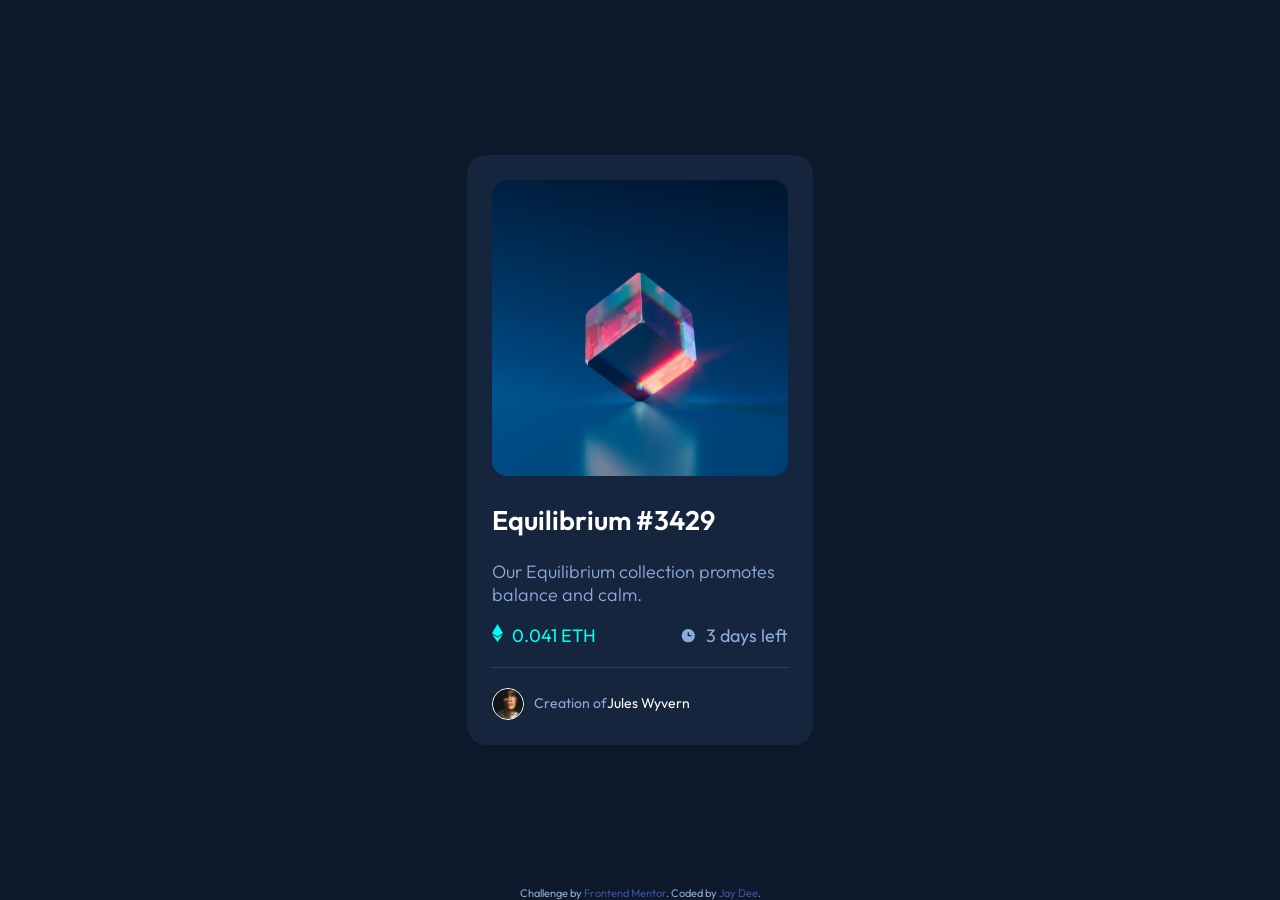
==== index.html @ f02756af "Update index.html" ====
<!DOCTYPE html>
<html lang="en">
   <head>
      <meta charset="UTF-8">
      <meta name="viewport" content="width=device-width, initial-scale=1.0">
      <!-- displays site properly based on user's device -->
      <link rel="icon" type="image/png" sizes="32x32" href="images/favicon-32x32.png">
      <title>Frontend Mentor | NFT preview card component</title>
      <link rel="stylesheet" type="text/css" href="css/style.css">
      <link rel="preconnect" href="https://fonts.googleapis.com">
      <link rel="preconnect" href="https://fonts.gstatic.com" crossorigin>
      <link href="https://fonts.googleapis.com/css2?family=Outfit:wght@300;400;600&display=swap" rel="stylesheet">
   </head>
   <body>
      <div id="container">
         <div id="card">
            <div class="card-info">
               <div class="box-img">
                  <img src="images/image-equilibrium.jpg" alt="Equilibrium"/>
                  <a href="#">
                     <div class="overlay">
                        <img src="images/icon-view.svg" alt="Quick-View"/>
                     </div>
                  </a>
               </div>
               <div class="content">
                  <a href="#">
                     <h2>Equilibrium #3429</h2>
                  </a>
                  <p>Our Equilibrium collection promotes balance and calm.</p>
                  <div class="info">
                     <div class="price">0.041 ETH</div>
                     <div class="time">3 days left</div>
                  </div>
                  <div class="avatar">
                     <img src="images/image-avatar.png" alt=""/>Creation of <a href="#">Jules Wyvern</a>
                  </div>
               </div>
            </div>
         </div>
         <div class="attribution">
            Challenge by <a href="https://www.frontendmentor.io?ref=challenge" target="_blank">Frontend Mentor</a>. 
            Coded by <a href="https://www.frontendmentor.io/profile/JayDeeZzz">Jay Dee</a>.
         </div>
      </div>
   </body>
</html>
---- css/style.css ----
html, body {
     height: 100%;
}
 body{
     margin: 0;
     font-size: 18px;
     background: hsl(217, 54%, 11%);
     color:hsl(215, 51%, 70%);
     font-family: "Outfit", sans-serif;
}
 h2{
     font-size: 1.5em;
     font-weight: 600;
}
 p{
    font-weight: 300;
}
 img{
     height: auto;
     width: 100%;
}
 #container{
     display: flex;
     justify-content: center;
     align-items: center;
     height: 100%;
}
 .box-img img{
    border-radius: 15px;
}
 a{
    text-decoration: none;
     color: #fff;
}
 a:hover{
    color:hsl(178, 100%, 50%);
}
 #card{
     width: 19.2em;
     background: hsl(216, 50%, 16%);
     border-radius: 20px;
     display: flex;
     margin: 0 auto;
}
 .card-info{
    padding:25px;
}
 .box-img{
    position: relative;
}
 .overlay{
     display: flex;
     position: absolute;
     width: 100%;
     height: 99%;
     top:0;
     opacity: 0;
     transition: .5s ease;
     background-color: #008CBA;
     border-radius: 15px;
     align-items: center;
     justify-content: center;
}
 .overlay img{
    width: 50px!important;
     height: 50px;
}
 .box-img:hover .overlay{
     opacity: 0.6;
}
 .info{
    display: flex;
}
 .price, .time{
    width: 50%;
     border-bottom: 0.01rem solid hsl(215, 32%, 27%);
     margin-bottom: 20px;
     padding-bottom: 20px;
}
 .price{
     background: url(../images/icon-ethereum.svg) no-repeat;
     padding-left: 20px;
     color:hsl(178, 100%, 50%);
}
 .time{
     background: url(../images/icon-clock.svg) no-repeat;
     background-position-x: 40px;
     background-position-y: 3px;
     padding-left: 20px;
     text-align: right;
}
 .avatar{
     display: flex;
     font-size: 14px;
     line-height: 30px;
}
 .avatar img{
     width: 30px;
     margin-right: 10px;
     border: 1px solid #fff;
     border-radius: 50%;
}
 .attribution {
     font-size: 11px;
     text-align: center;
     position: absolute;
     bottom: 0;
}
 .attribution a {
     color: hsl(228, 45%, 44%);
}
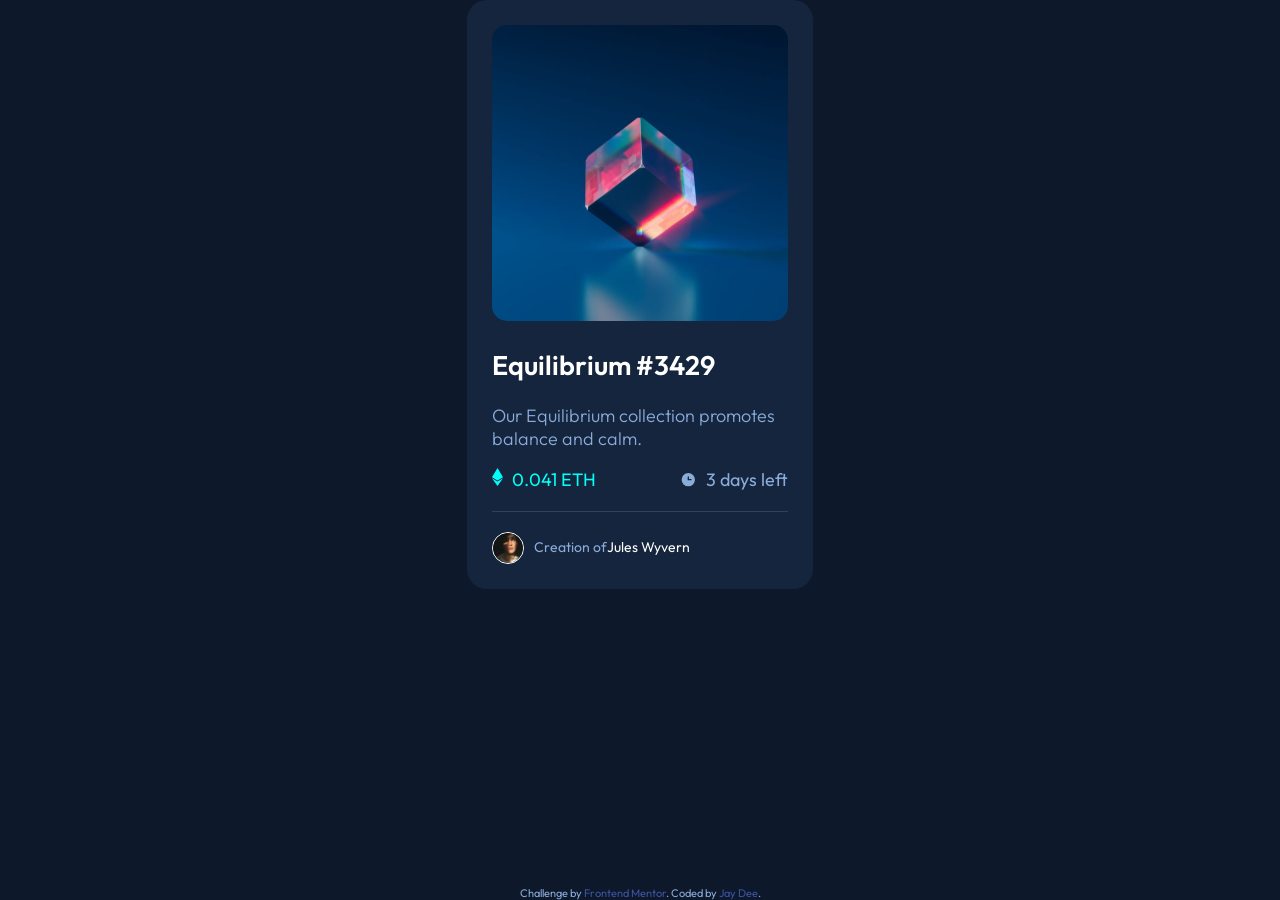
==== commit edccdc98: "Update index.html" ====
--- a/index.html
+++ b/index.html
@@ -12,11 +12,12 @@
       <link href="https://fonts.googleapis.com/css2?family=Outfit:wght@300;400;600&display=swap" rel="stylesheet">
    </head>
    <body>
-      <div id="container">
-         <div id="card">
-            <div class="card-info">
-               <div class="box-img">
-                  <img src="images/image-equilibrium.jpg" alt="Equilibrium"/>
+      <main>
+         <div id="container">
+            <div id="card">
+               <div class="card-info">
+                  <div class="box-img">
+                     <img src="images/image-equilibrium.jpg" alt="Equilibrium"/>
                   <a href="#">
                      <div class="overlay">
                         <img src="images/icon-view.svg" alt="Quick-View"/>
@@ -43,5 +44,6 @@
             Coded by <a href="https://www.frontendmentor.io/profile/JayDeeZzz">Jay Dee</a>.
          </div>
       </div>
+      </main>
    </body>
 </html>
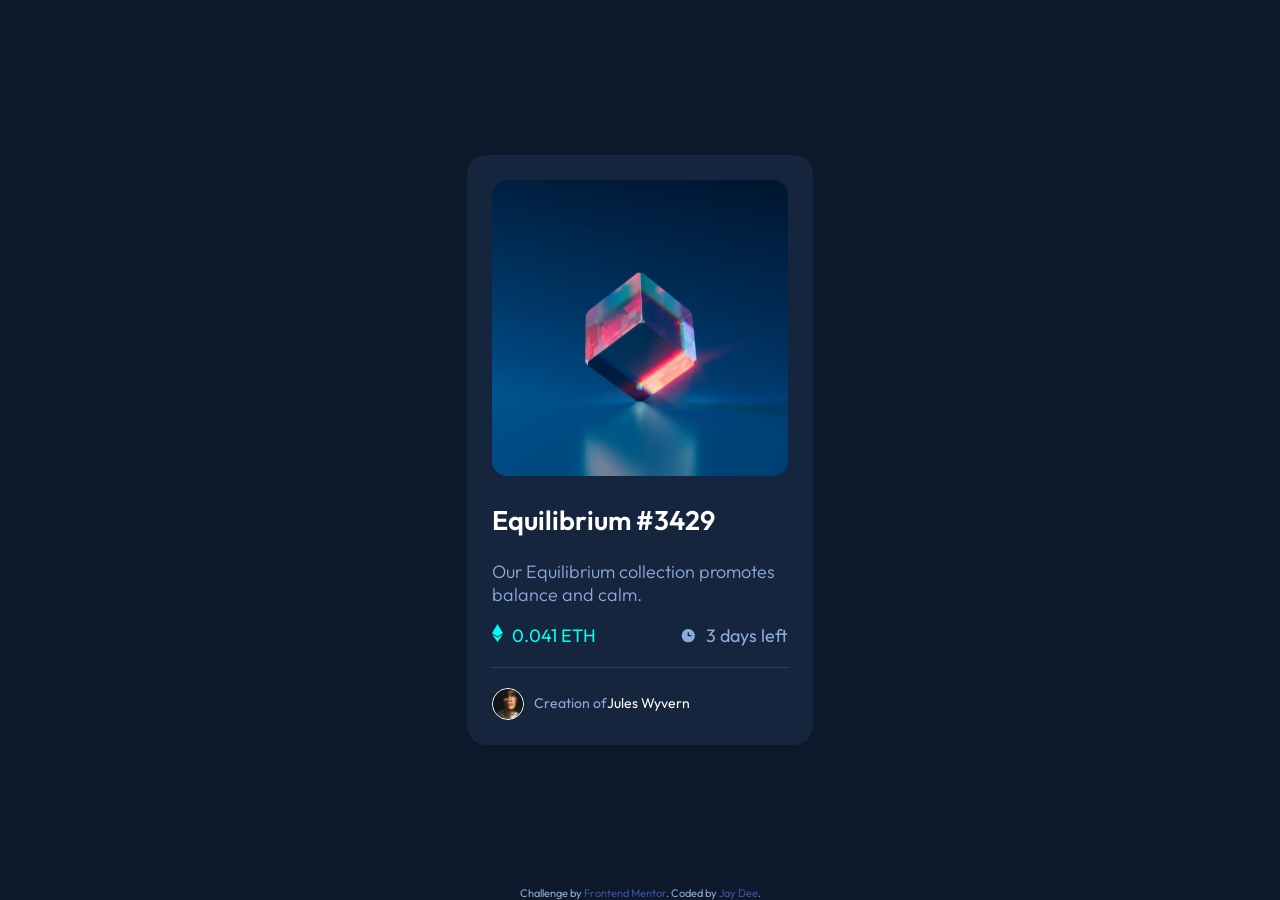
==== commit 13867d99: "Update index.html" ====
--- a/index.html
+++ b/index.html
@@ -12,8 +12,7 @@
       <link href="https://fonts.googleapis.com/css2?family=Outfit:wght@300;400;600&display=swap" rel="stylesheet">
    </head>
    <body>
-      <main>
-         <div id="container">
+      <main role="main">
             <div id="card">
                <div class="card-info">
                   <div class="box-img">
@@ -43,7 +42,6 @@
             Challenge by <a href="https://www.frontendmentor.io?ref=challenge" target="_blank">Frontend Mentor</a>. 
             Coded by <a href="https://www.frontendmentor.io/profile/JayDeeZzz">Jay Dee</a>.
          </div>
-      </div>
       </main>
    </body>
 </html>
--- a/css/style.css
+++ b/css/style.css
@@ -19,7 +19,7 @@
      height: auto;
      width: 100%;
 }
- #container{
+ main{
      display: flex;
      justify-content: center;
      align-items: center;
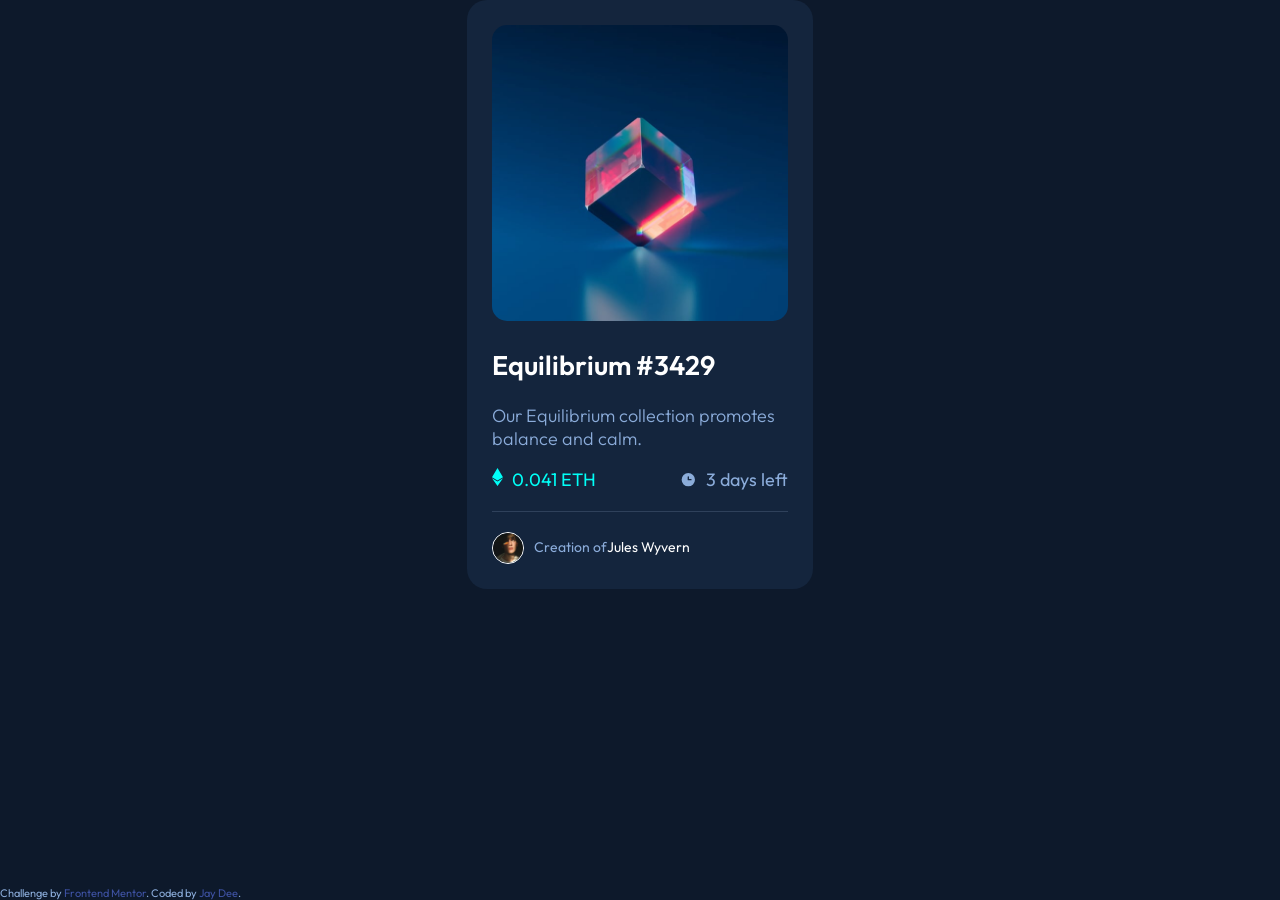
==== commit 379ddd63: "Update index.html" ====
--- a/index.html
+++ b/index.html
@@ -12,7 +12,7 @@
       <link href="https://fonts.googleapis.com/css2?family=Outfit:wght@300;400;600&display=swap" rel="stylesheet">
    </head>
    <body>
-      <main role="main">
+      <div id="main" role="main">
             <div id="card">
                <div class="card-info">
                   <div class="box-img">
@@ -42,6 +42,6 @@
             Challenge by <a href="https://www.frontendmentor.io?ref=challenge" target="_blank">Frontend Mentor</a>. 
             Coded by <a href="https://www.frontendmentor.io/profile/JayDeeZzz">Jay Dee</a>.
          </div>
-      </main>
+      </div>
    </body>
 </html>
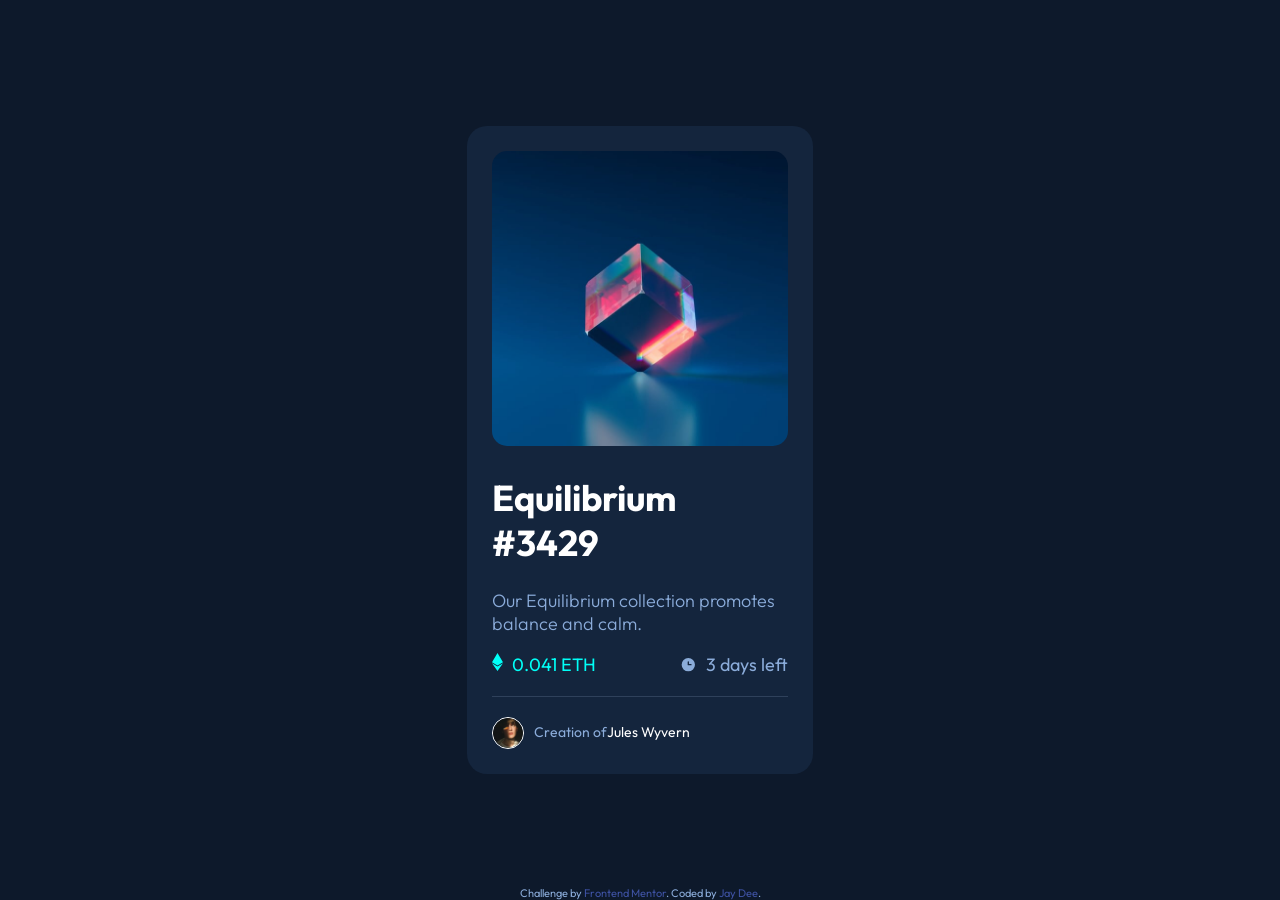
==== commit 7ed33842: "Update index.html" ====
--- a/index.html
+++ b/index.html
@@ -25,7 +25,7 @@
                </div>
                <div class="content">
                   <a href="#">
-                     <h2>Equilibrium #3429</h2>
+                     <h1>Equilibrium #3429</h1>
                   </a>
                   <p>Our Equilibrium collection promotes balance and calm.</p>
                   <div class="info">
--- a/css/style.css
+++ b/css/style.css
@@ -19,7 +19,7 @@
      height: auto;
      width: 100%;
 }
- main{
+ #main{
      display: flex;
      justify-content: center;
      align-items: center;
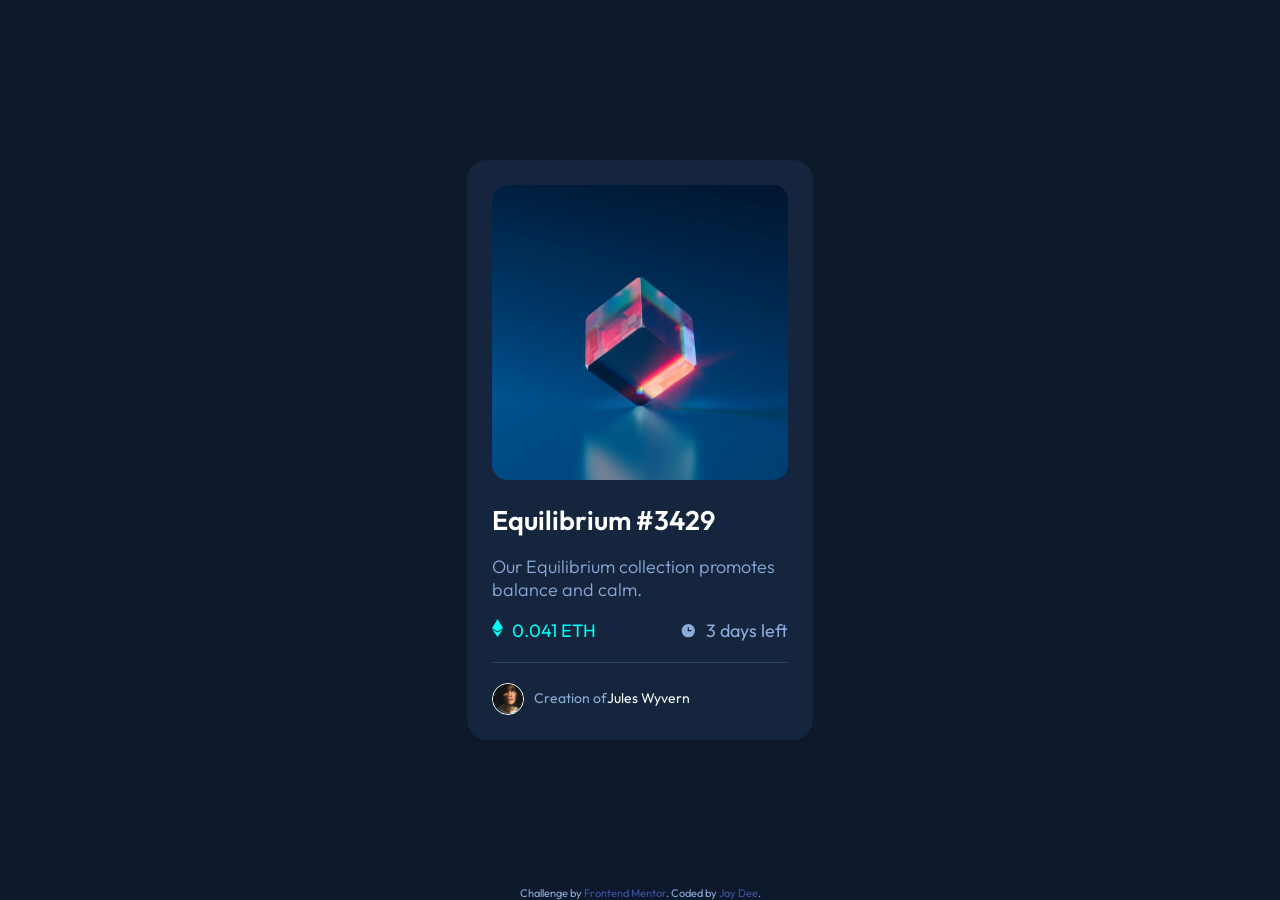
==== commit 84b7dccf: "Update index.html" ====
--- a/index.html
+++ b/index.html
@@ -12,7 +12,7 @@
       <link href="https://fonts.googleapis.com/css2?family=Outfit:wght@300;400;600&display=swap" rel="stylesheet">
    </head>
    <body>
-      <div id="main" role="main">
+      <main id="main">
             <div id="card">
                <div class="card-info">
                   <div class="box-img">
@@ -42,6 +42,6 @@
             Challenge by <a href="https://www.frontendmentor.io?ref=challenge" target="_blank">Frontend Mentor</a>. 
             Coded by <a href="https://www.frontendmentor.io/profile/JayDeeZzz">Jay Dee</a>.
          </div>
-      </div>
+      </main>
    </body>
 </html>
--- a/css/style.css
+++ b/css/style.css
@@ -8,7 +8,7 @@
      color:hsl(215, 51%, 70%);
      font-family: "Outfit", sans-serif;
 }
- h2{
+ h1{
      font-size: 1.5em;
      font-weight: 600;
 }
@@ -56,7 +56,7 @@
      top:0;
      opacity: 0;
      transition: .5s ease;
-     background-color: #008CBA;
+     background-color: hsl(178, 100%, 50%);
      border-radius: 15px;
      align-items: center;
      justify-content: center;
@@ -66,7 +66,7 @@
      height: 50px;
 }
  .box-img:hover .overlay{
-     opacity: 0.6;
+     opacity: 0.8;
 }
  .info{
     display: flex;
